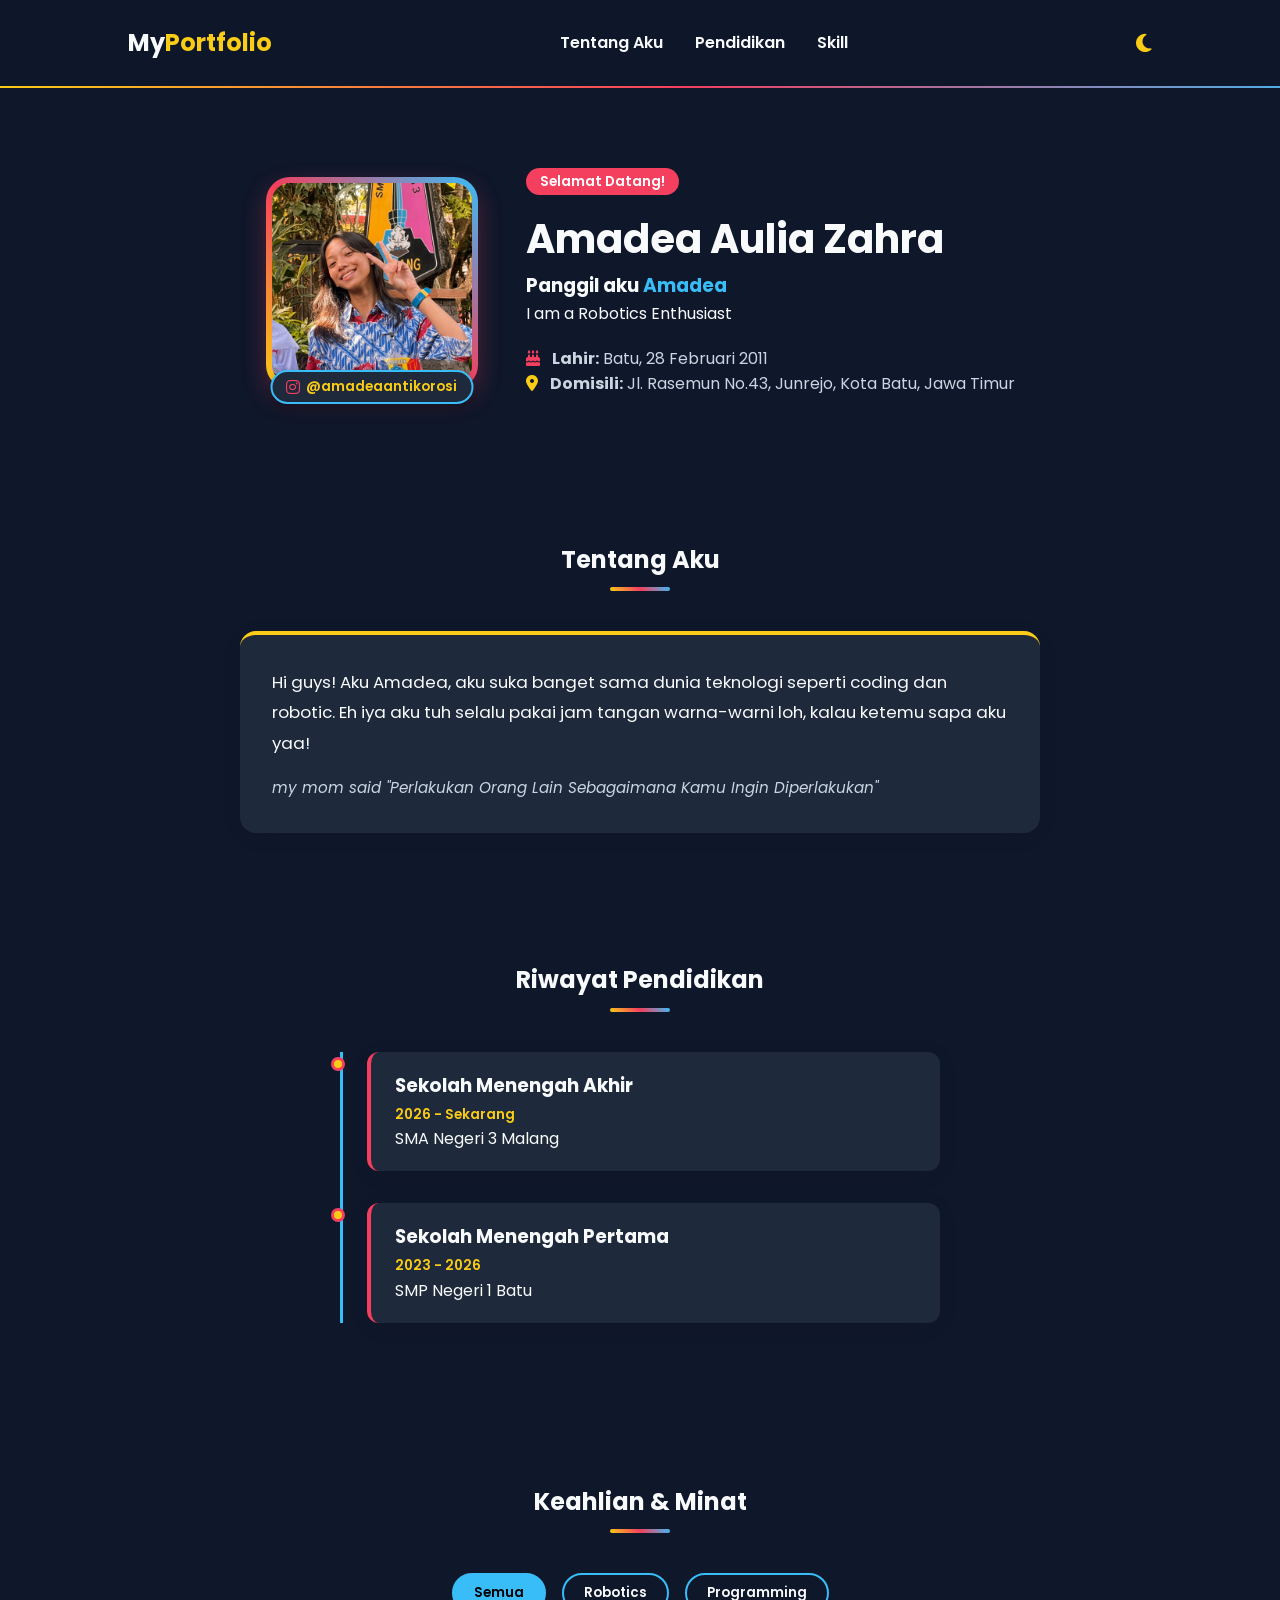
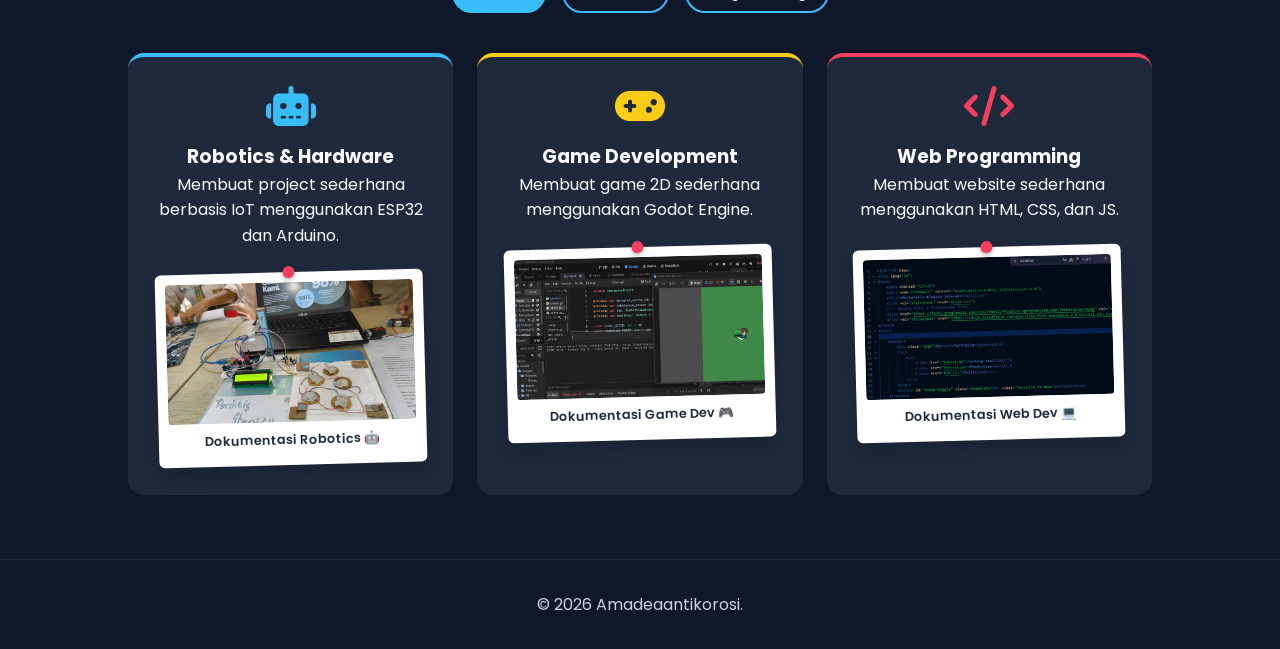
==== index.html @ 3f8d2d8c "Add files via upload" ====
<!DOCTYPE html>
<html lang="id">
<head>
    <meta charset="UTF-8">
    <meta name="viewport" content="width=device-width, initial-scale=1.0">
    <title>Portofolio Biodata Interaktif</title>
    <link rel="stylesheet" href="style.css">
    <!-- Google Fonts & FontAwesome Icons -->
    <link href="https://fonts.googleapis.com/css2?family=Poppins:wght@300;400;600;700&display=swap" rel="stylesheet">
    <link rel="stylesheet" href="https://cdnjs.cloudflare.com/ajax/libs/font-awesome/6.4.0/css/all.min.css">
</head>
<body>

    <header>
        <div class="logo">My<span>Portfolio</span></div>
        <nav>
            <ul>
                <li><a href="#about-me">Tentang Aku</a></li>
                <li><a href="#education">Pendidikan</a></li>
                <li><a href="#skills">Skill</a></li>
            </ul>
        </nav>
        <button id="theme-toggle" class="theme-btn"><i class="fa-solid fa-moon"></i></button>
    </header>

    <!-- Hero Section / Biodata Utama -->
    <section id="about" class="hero-section">
        <div class="profile-container">
            <div class="avatar-wrapper">
                <img src="foto-profil.png" alt="Foto Profile" id="profile-img">
                <div class="social-tag"><i class="fa-brands fa-instagram"></i> @amadeaantikorosi</div>
            </div>
            <div class="bio-text">
                <span class="badge">Selamat Datang!</span>
                <h1><span id="full-name">Amadea Aulia Zahra</span></h1>
                <h3>Panggil aku <span class="highlight" id="nickname">Amadea</span></h3>
                <p class="typing-text">I am a <span id="typed"></span></p>
                
                <div class="bio-details">
                    <p><i class="fa-solid fa-cake-candles"></i> <strong>Lahir:</strong> <span id="birth-info">Batu, 28 Februari 2011</span></p>
                    <p><i class="fa-solid fa-location-dot"></i> <strong>Domisili:</strong> Jl. Rasemun No.43, Junrejo, Kota Batu, Jawa Timur</p>
                </div>
            </div>
        </div>
    </section>

    <!-- SECTION TENTANG AKU -->
    <section id="about-me" class="section">
        <h2>Tentang Aku</h2>
        <div class="about-card">
            <p>
                Hi guys! Aku Amadea, aku suka banget sama dunia teknologi seperti coding dan robotic. Eh iya aku tuh selalu pakai jam tangan warna-warni loh, kalau ketemu sapa aku yaa!
            <p class="about-subtext">
                <i>my mom said "Perlakukan Orang Lain Sebagaimana Kamu Ingin Diperlakukan"</i>
            </p>
        </div>
    </section>

    <!-- Section Pendidikan -->
    <section id="education" class="section">
        <h2>Riwayat Pendidikan</h2>
        <div class="timeline">
            <div class="timeline-item">
                <div class="timeline-dot"></div>
                <div class="timeline-content">
                    <h3>Sekolah Menengah Akhir</h3>
                    <span class="date">2026 - Sekarang</span>
                    <p>SMA Negeri 3 Malang</p>
                </div>
            </div>
            <div class="timeline-item">
                <div class="timeline-dot"></div>
                <div class="timeline-content">
                    <h3>Sekolah Menengah Pertama</h3>
                    <span class="date">2023 - 2026</span>
                    <p>SMP Negeri 1 Batu</p>
                </div>
            </div>
        </div>
    </section>

    <!-- Section Skills Interaktif & Dokumentasi Foto Polaroid -->
    <section id="skills" class="section">
        <h2>Keahlian & Minat</h2>
        
        <!-- Filter Button -->
        <div class="filter-buttons">
            <button class="filter-btn active" data-filter="all">Semua</button>
            <button class="filter-btn" data-filter="robotic">Robotics</button>
            <button class="filter-btn" data-filter="gamedev">Programming</button>
        </div>

        <div class="skills-grid">
            <!-- Skill 1 -->
            <div class="skill-card" data-category="robotic">
                <div class="skill-head">
                    <i class="fa-solid fa-robot skill-icon"></i>
                    <h3>Robotics & Hardware</h3>
                </div>
                <p>Membuat project sederhana berbasis IoT menggunakan ESP32 dan Arduino.</p>
                
                <!-- Frame Polaroid Unik -->
                <div class="polaroid-frame">
                    <div class="pin"></div>
                    <img src="robotik.jpeg" alt="Dokumentasi Robotics">
                    <span class="caption">Dokumentasi Robotics 🤖</span>
                </div>
            </div>

            <!-- Skill 2 -->
            <div class="skill-card" data-category="gamedev">
                <div class="skill-head">
                    <i class="fa-solid fa-gamepad skill-icon"></i>
                    <h3>Game Development</h3>
                </div>
                <p>Membuat game 2D sederhana menggunakan Godot Engine.</p>
                
                <!-- Frame Polaroid Unik -->
                <div class="polaroid-frame">
                    <div class="pin"></div>
                    <img src="game.png" alt="Dokumentasi Game Dev">
                    <span class="caption">Dokumentasi Game Dev 🎮</span>
                </div>
            </div>

            <!-- Skill 3 -->
            <div class="skill-card" data-category="gamedev">
                <div class="skill-head">
                    <i class="fa-solid fa-code skill-icon"></i>
                    <h3>Web Programming</h3>
                </div>
                <p>Membuat website sederhana menggunakan HTML, CSS, dan JS.</p>
                
                <!-- Frame Polaroid Unik -->
                <div class="polaroid-frame">
                    <div class="pin"></div>
                    <img src="web.png" alt="Dokumentasi Web Dev">
                    <span class="caption">Dokumentasi Web Dev 💻</span>
                </div>
            </div>
        </div>
    </section>

    <footer>
        <p>&copy; 2026 Amadeaantikorosi.</p>
    </footer>

    <script src="script.js"></script>
</body>
</html>
---- style.css ----
:root {
    --bg-color: #0f172a;
    --card-bg: #1e293b;
    --text-color: #f8fafc;
    --text-secondary: #cbd5e1;
    
    /* Palette Warna Colorful */
    --blue-color: #38bdf8;
    --yellow-color: #facc15;
    --red-color: #f43f5e;
    
    /* Gradient Ala Instagram / Social Media Frame */
    --insta-gradient: linear-gradient(45deg, #facc15, #f43f5e, #38bdf8);
}

[data-theme="light"] {
    --bg-color: #f8fafc;
    --card-bg: #ffffff;
    --text-color: #0f172a;
    --text-secondary: #475569;
    
    /* Sesuaikan warna aksen agar kontras & terbaca di background putih */
    --blue-color: #0284c7;
    --yellow-color: #d97706; /* Kuning yang lebih gelap/amber biar jelas terbaca */
    --red-color: #e11d48;
}

/* FIX TELEPORT SMOOTH SCROLL PAS DI JUDUL */
html {
    scroll-behavior: smooth;
}

.section, .hero-section {
    scroll-margin-top: 90px; /* Mencegah judul bab tertutup header saat diklik dari menu */
}

* {
    margin: 0;
    padding: 0;
    box-sizing: border-box;
    font-family: 'Poppins', sans-serif;
    transition: background-color 0.3s, color 0.3s;
}

body {
    background-color: var(--bg-color);
    color: var(--text-color);
    line-height: 1.6;
}

/* Header */
header {
    display: flex;
    justify-content: space-between;
    align-items: center;
    padding: 1.5rem 10%;
    position: sticky;
    top: 0;
    
    /* Pakai variabel background agar ngikut mode terang/gelap */
    background: rgba(248, 250, 252, 0.85); 
    backdrop-filter: blur(10px);
    z-index: 100;
    border-bottom: 2px solid;
    border-image: var(--insta-gradient) 1;
}

/* Tambahkan ini biar background header fleksibel */
[data-theme="light"] header {
    background: rgba(248, 250, 252, 0.9);
}

body:not([data-theme="light"]) header {
    background: rgba(15, 23, 42, 0.85);
}

.logo {
    font-size: 1.5rem;
    font-weight: 700;
}

.logo span {
    color: var(--yellow-color);
}

nav ul {
    display: flex;
    list-style: none;
    gap: 2rem;
}

nav a {
    color: var(--text-color);
    text-decoration: none;
    font-weight: 600;
}

nav a:hover {
    color: var(--blue-color);
}

.theme-btn {
    background: none;
    border: none;
    color: var(--yellow-color);
    font-size: 1.3rem;
    cursor: pointer;
}

/* Hero Section */
.hero-section {
    padding: 5rem 10%;
    display: flex;
    justify-content: center;
}

.profile-container {
    display: flex;
    align-items: center;
    gap: 3rem;
    flex-wrap: wrap;
}

/* --- FRAME FOTO KOTAK ALA INSTAGRAM --- */
.avatar-wrapper {
    position: relative;
    padding: 6px; /* Ketebalan Frame Instagram */
    background: var(--insta-gradient);
    border-radius: 24px; /* Kotak dengan sudut melengkung halus */
    box-shadow: 0 10px 25px rgba(244, 63, 94, 0.3);
}

.avatar-wrapper img {
    width: 200px;
    height: 200px;
    border-radius: 18px; /* Mengikuti lekukan frame */
    object-fit: cover;
    display: block;
    background-color: var(--card-bg);
}

/* Aksesoris Username Ala Medsos di atas Foto */
.social-tag {
    position: absolute;
    bottom: -15px;
    left: 50%;
    transform: translateX(-50%);
    background: var(--card-bg);
    color: var(--yellow-color); /* Warna teks & logo mengikuti aksen UI */
    padding: 4px 14px;
    border-radius: 20px;
    font-size: 0.85rem;
    font-weight: 600;
    border: 2px solid var(--blue-color);
    white-space: nowrap;
    display: flex;
    align-items: center;
    gap: 6px; /* Jarak antara logo Instagram dan nama akun */
    box-shadow: 0 4px 10px rgba(0, 0, 0, 0.3);
}

/* Efek saat tag difokuskan / di-hover */
.social-tag i {
    font-size: 1rem;
    color: var(--red-color); /* Logo Instagram diberi warna merah aksen UI */
}

/* Teks & Aksesori Warna */
.badge {
    background: var(--red-color);
    color: #fff;
    padding: 4px 14px;
    border-radius: 20px;
    font-size: 0.85rem;
    font-weight: 600;
}

.bio-text h1 {
    font-size: 2.5rem;
    margin-top: 0.8rem;
}

.highlight {
    color: var(--blue-color);
}

.bio-details {
    margin-top: 1.2rem;
    color: var(--text-secondary);
}

.bio-details p i {
    margin-right: 8px;
}

.bio-details p:nth-child(1) i { color: var(--red-color); }
.bio-details p:nth-child(2) i { color: var(--yellow-color); }

/* Section Common */
.section {
    padding: 4rem 10%;
}

.section h2 {
    text-align: center;
    margin-bottom: 2.5rem;
    position: relative;
    color: var(--text-color);
}

.section h2::after {
    content: '';
    display: block;
    width: 60px;
    height: 4px;
    background: var(--insta-gradient);
    margin: 8px auto 0;
    border-radius: 2px;
}

/* SECTION TENTANG AKU */
.about-card {
    background: var(--card-bg);
    padding: 2rem;
    border-radius: 16px;
    max-width: 800px;
    margin: 0 auto;
    border-top: 4px solid var(--yellow-color);
    box-shadow: 0 4px 20px rgba(0, 0, 0, 0.08);
    font-size: 1.05rem;
    line-height: 1.8;
}

.about-subtext {
    margin-top: 1rem;
    color: var(--text-secondary);
    font-size: 0.95rem;
}

/* Timeline Pendidikan (Colorful) */
.timeline {
    border-left: 3px solid var(--blue-color);
    margin: 0 auto;
    max-width: 600px;
    padding-left: 1.5rem;
}

.timeline-item {
    position: relative;
    margin-bottom: 2rem;
}

.timeline-dot {
    width: 14px;
    height: 14px;
    background: var(--yellow-color);
    border: 3px solid var(--red-color);
    border-radius: 50%;
    position: absolute;
    left: -2.25rem;
    top: 5px;
}

.timeline-content {
    background: var(--card-bg);
    padding: 1.2rem 1.5rem;
    border-radius: 12px;
    border-left: 4px solid var(--red-color);
    /* BOX SHADOW BIAR KOTAKNYA LEBIH TIMBUL & KELIHATAN PEGAS */
    box-shadow: 0 4px 20px rgba(0, 0, 0, 0.08);
    transition: transform 0.3s ease, box-shadow 0.3s ease;
}

/* Efek sedikit terangkat saat di-hover */
.timeline-content:hover {
    transform: translateY(-3px);
    box-shadow: 0 8px 25px rgba(0, 0, 0, 0.12);
}

.date {
    font-size: 0.85rem;
    color: var(--yellow-color);
    font-weight: 600;
}

/* Filter Skills Button (Colorful) */
.filter-buttons {
    display: flex;
    justify-content: center;
    gap: 1rem;
    margin-bottom: 2.5rem;
}

.filter-btn {
    padding: 8px 20px;
    border: 2px solid var(--blue-color);
    background: transparent;
    color: var(--text-color);
    border-radius: 20px;
    font-weight: 600;
    cursor: pointer;
}

.filter-btn:nth-child(1).active { background: var(--blue-color); color: #000; }
.filter-btn:nth-child(2).active { background: var(--yellow-color); border-color: var(--yellow-color); color: #000; }
.filter-btn:nth-child(3).active { background: var(--red-color); border-color: var(--red-color); color: #fff; }

.skills-grid {
    display: grid;
    grid-template-columns: repeat(auto-fit, minmax(240px, 1fr));
    gap: 1.5rem;
}

.skill-card {
    background: var(--card-bg);
    padding: 1.8rem;
    border-radius: 16px;
    text-align: center;
    transition: transform 0.3s ease, box-shadow 0.3s ease;
    border-top: 4px solid var(--blue-color);
}

.skill-card:nth-child(2) {
    border-top-color: var(--yellow-color);
}

.skill-card:nth-child(3) {
    border-top-color: var(--red-color);
}

.skill-card:hover {
    transform: translateY(-8px);
    box-shadow: 0 10px 20px rgba(0, 0, 0, 0.3);
}

.skill-icon {
    font-size: 2.5rem;
    margin-bottom: 1rem;
}

.skill-card:nth-child(1) .skill-icon { color: var(--blue-color); }
.skill-card:nth-child(2) .skill-icon { color: var(--yellow-color); }
.skill-card:nth-child(3) .skill-icon { color: var(--red-color); }

/* FRAME FOTO POLAROID UNIK UNTUK DOKUMENTASI SKILL */
.polaroid-frame {
    background: #ffffff;
    padding: 10px 10px 15px 10px;
    border-radius: 6px;
    margin-top: 1.5rem;
    box-shadow: 0 8px 15px rgba(0, 0, 0, 0.15);
    position: relative;
    transform: rotate(-1.5deg); /* Efek miring ala foto polaroid */
    transition: transform 0.3s ease;
}

.polaroid-frame .pin {
    width: 12px;
    height: 12px;
    background: var(--red-color);
    border-radius: 50%;
    position: absolute;
    top: -6px;
    left: 50%;
    transform: translateX(-50%);
    box-shadow: 0 2px 4px rgba(0,0,0,0.3);
}

.polaroid-frame:hover {
    transform: rotate(0deg) scale(1.02);
}

.polaroid-frame img {
    width: 100%;
    height: 140px;
    object-fit: cover;
    border-radius: 4px;
    display: block;
}

.polaroid-frame .caption {
    display: block;
    margin-top: 8px;
    font-size: 0.8rem;
    font-weight: 600;
    color: #1e293b;
    text-align: center;
}

footer {
    text-align: center;
    padding: 2rem;
    color: var(--text-secondary);
    border-top: 1px solid var(--card-bg);
}

/* ==========================================
   RESPONSIVE DESIGN (Tampilan untuk HP & Tablet)
   ========================================== */

/* Untuk layar HP (Maksimal lebar 768px) */
@media screen and (max-width: 768px) {
    
    /* 1. Ubah Header/Navigasi agar tidak sesak */
    header {
        flex-direction: column;
        gap: 1rem;
        padding: 1rem 5%;
    }

    nav ul {
        gap: 1rem;
        font-size: 0.9rem;
    }

    /* 2. Ubah Hero Section (Foto & Bio jadi menumpuk ke bawah) */
    .hero-section {
        padding: 3rem 5%;
    }

    .profile-container {
        flex-direction: column; /* Foto di atas, teks di bawah */
        text-align: center;
        gap: 2rem;
    }

    .bio-text h1 {
        font-size: 1.8rem; /* Ukuran judul lebih kecil di HP */
    }

    .bio-details p {
        justify-content: center;
    }

    /* 3. Penyesuaian Padding Section */
    .section {
        padding: 3rem 5%;
    }

    /* 4. Tombol Filter Skill disesuaikan agar tidak offset */
    .filter-buttons {
        flex-wrap: wrap;
    }
    
    .filter-btn {
        padding: 6px 14px;
        font-size: 0.85rem;
    }
}
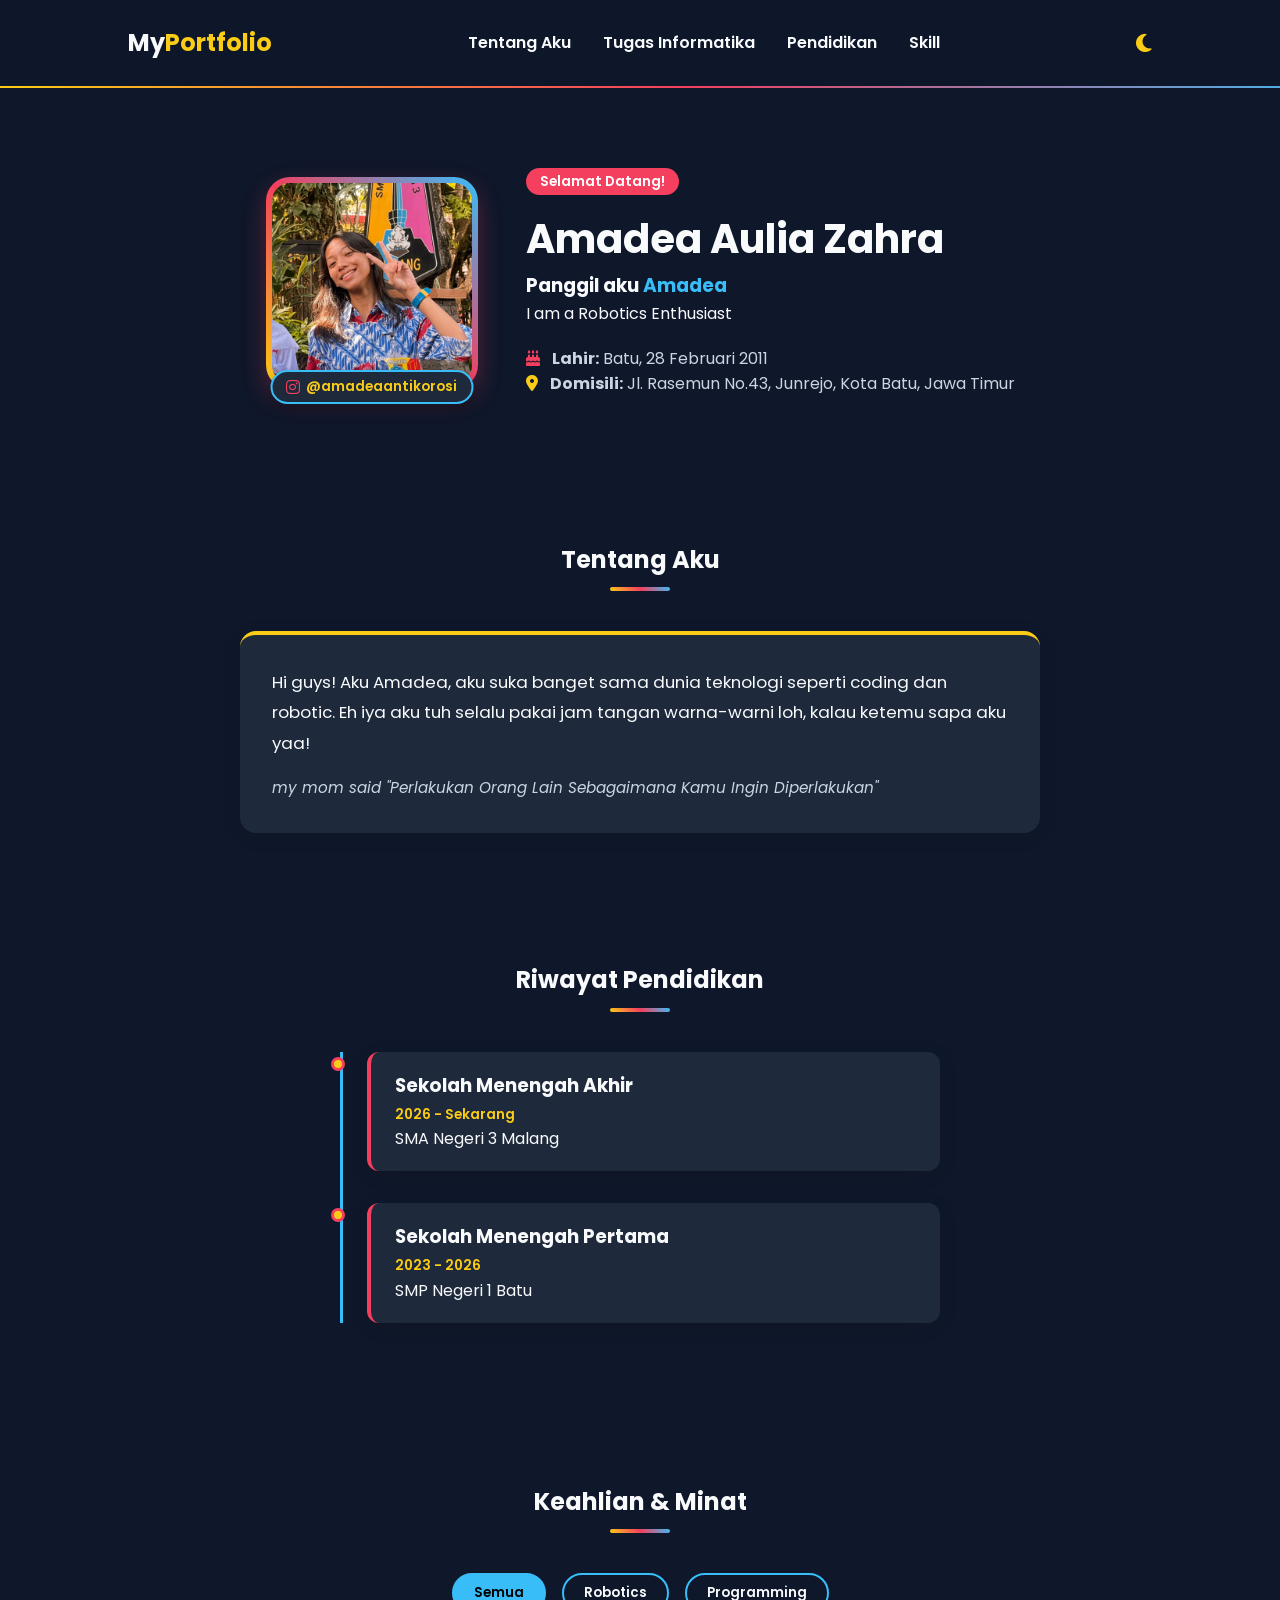
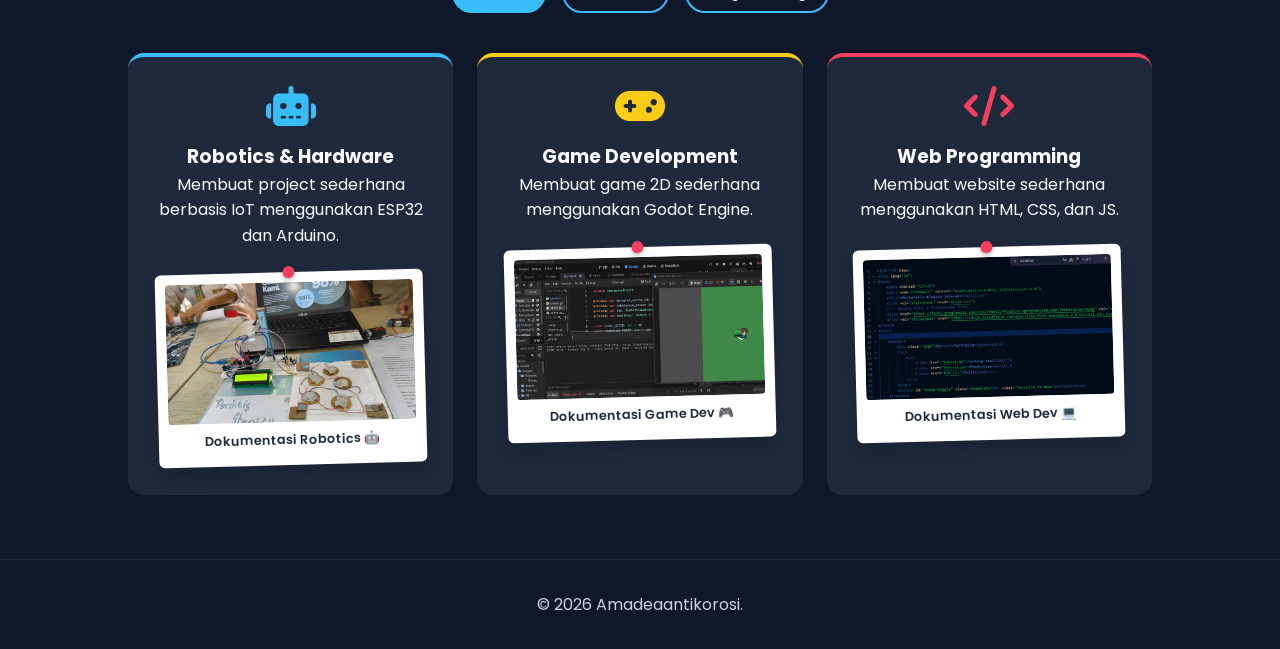
==== commit 9a3f3127: "index.html" ====
--- a/index.html
+++ b/index.html
@@ -3,7 +3,7 @@
 <head>
     <meta charset="UTF-8">
     <meta name="viewport" content="width=device-width, initial-scale=1.0">
-    <title>Portofolio Biodata Interaktif</title>
+    <title>Mengenal Amadea</title>
     <link rel="stylesheet" href="style.css">
     <!-- Google Fonts & FontAwesome Icons -->
     <link href="https://fonts.googleapis.com/css2?family=Poppins:wght@300;400;600;700&display=swap" rel="stylesheet">
@@ -16,6 +16,8 @@
         <nav>
             <ul>
                 <li><a href="#about-me">Tentang Aku</a></li>
+                <!-- Navigasi pindah halaman ke tugas.html -->
+                <li><a href="tugas.html">Tugas Informatika</a></li>
                 <li><a href="#education">Pendidikan</a></li>
                 <li><a href="#skills">Skill</a></li>
             </ul>
@@ -50,6 +52,7 @@
         <div class="about-card">
             <p>
                 Hi guys! Aku Amadea, aku suka banget sama dunia teknologi seperti coding dan robotic. Eh iya aku tuh selalu pakai jam tangan warna-warni loh, kalau ketemu sapa aku yaa!
+            </p>
             <p class="about-subtext">
                 <i>my mom said "Perlakukan Orang Lain Sebagaimana Kamu Ingin Diperlakukan"</i>
             </p>
@@ -99,7 +102,6 @@
                 </div>
                 <p>Membuat project sederhana berbasis IoT menggunakan ESP32 dan Arduino.</p>
                 
-                <!-- Frame Polaroid Unik -->
                 <div class="polaroid-frame">
                     <div class="pin"></div>
                     <img src="robotik.jpeg" alt="Dokumentasi Robotics">
@@ -115,7 +117,6 @@
                 </div>
                 <p>Membuat game 2D sederhana menggunakan Godot Engine.</p>
                 
-                <!-- Frame Polaroid Unik -->
                 <div class="polaroid-frame">
                     <div class="pin"></div>
                     <img src="game.png" alt="Dokumentasi Game Dev">
@@ -131,7 +132,6 @@
                 </div>
                 <p>Membuat website sederhana menggunakan HTML, CSS, dan JS.</p>
                 
-                <!-- Frame Polaroid Unik -->
                 <div class="polaroid-frame">
                     <div class="pin"></div>
                     <img src="web.png" alt="Dokumentasi Web Dev">
@@ -147,4 +147,4 @@
 
     <script src="script.js"></script>
 </body>
-</html>+</html>
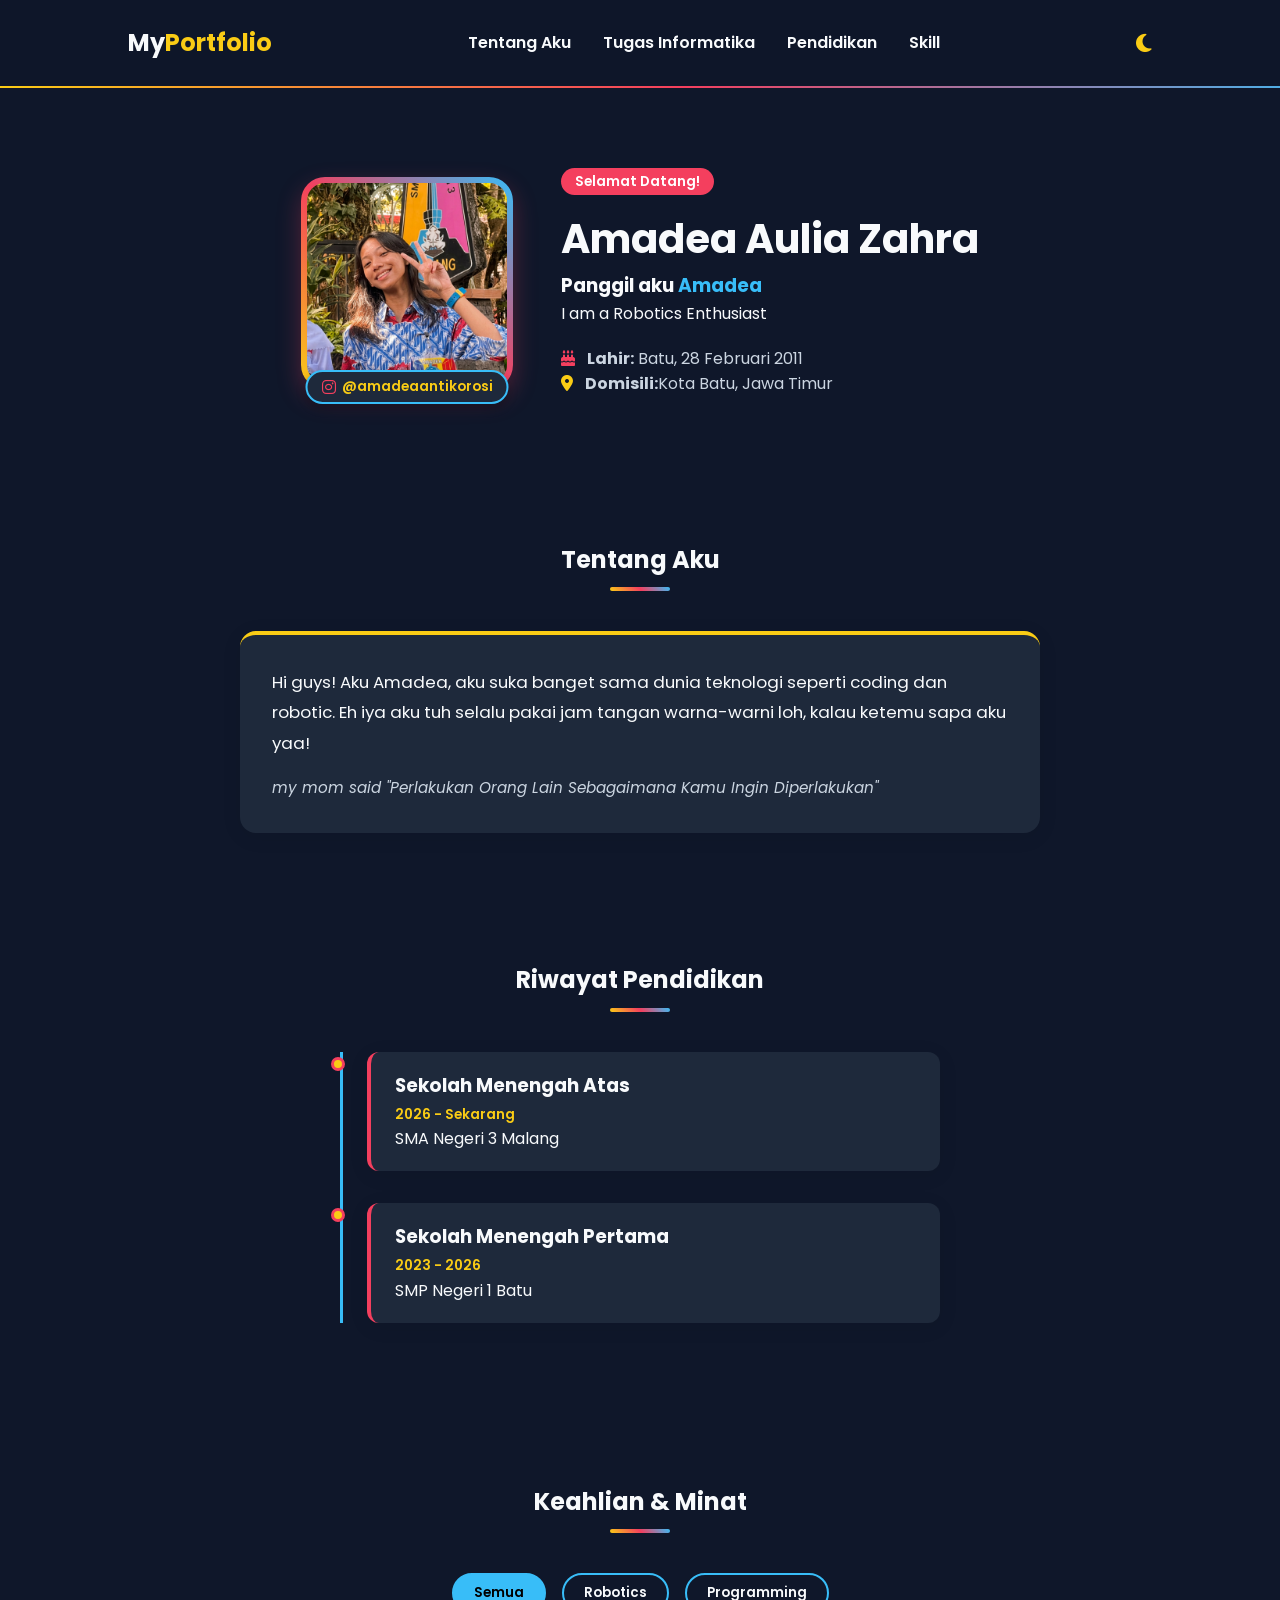
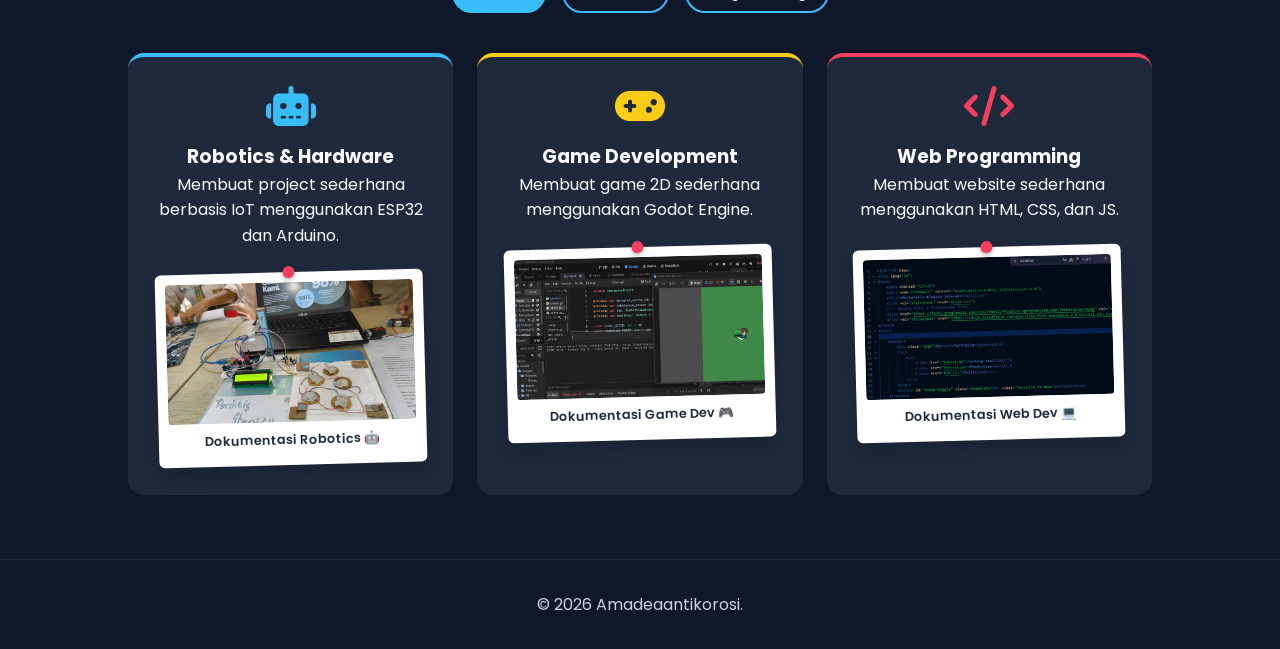
==== commit da93d06c: "index.html" ====
--- a/index.html
+++ b/index.html
@@ -40,7 +40,7 @@
                 
                 <div class="bio-details">
                     <p><i class="fa-solid fa-cake-candles"></i> <strong>Lahir:</strong> <span id="birth-info">Batu, 28 Februari 2011</span></p>
-                    <p><i class="fa-solid fa-location-dot"></i> <strong>Domisili:</strong> Jl. Rasemun No.43, Junrejo, Kota Batu, Jawa Timur</p>
+                    <p><i class="fa-solid fa-location-dot"></i> <strong>Domisili:</strong>Kota Batu, Jawa Timur</p>
                 </div>
             </div>
         </div>
@@ -66,7 +66,7 @@
             <div class="timeline-item">
                 <div class="timeline-dot"></div>
                 <div class="timeline-content">
-                    <h3>Sekolah Menengah Akhir</h3>
+                    <h3>Sekolah Menengah Atas</h3>
                     <span class="date">2026 - Sekarang</span>
                     <p>SMA Negeri 3 Malang</p>
                 </div>
--- a/style.css
+++ b/style.css
@@ -446,4 +446,24 @@
         padding: 6px 14px;
         font-size: 0.85rem;
     }
-}+}
+
+/* TAMBAHAN UNTUK HALAMAN TUGAS */
+.btn-back {
+    display: inline-flex;
+    align-items: center;
+    gap: 8px;
+    color: var(--blue-color);
+    text-decoration: none;
+    font-weight: 600;
+    transition: transform 0.2s;
+}
+
+.btn-back:hover {
+    transform: translateX(-4px);
+}
+
+nav a.active-link {
+    color: var(--yellow-color);
+    border-bottom: 2px solid var(--yellow-color);
+}
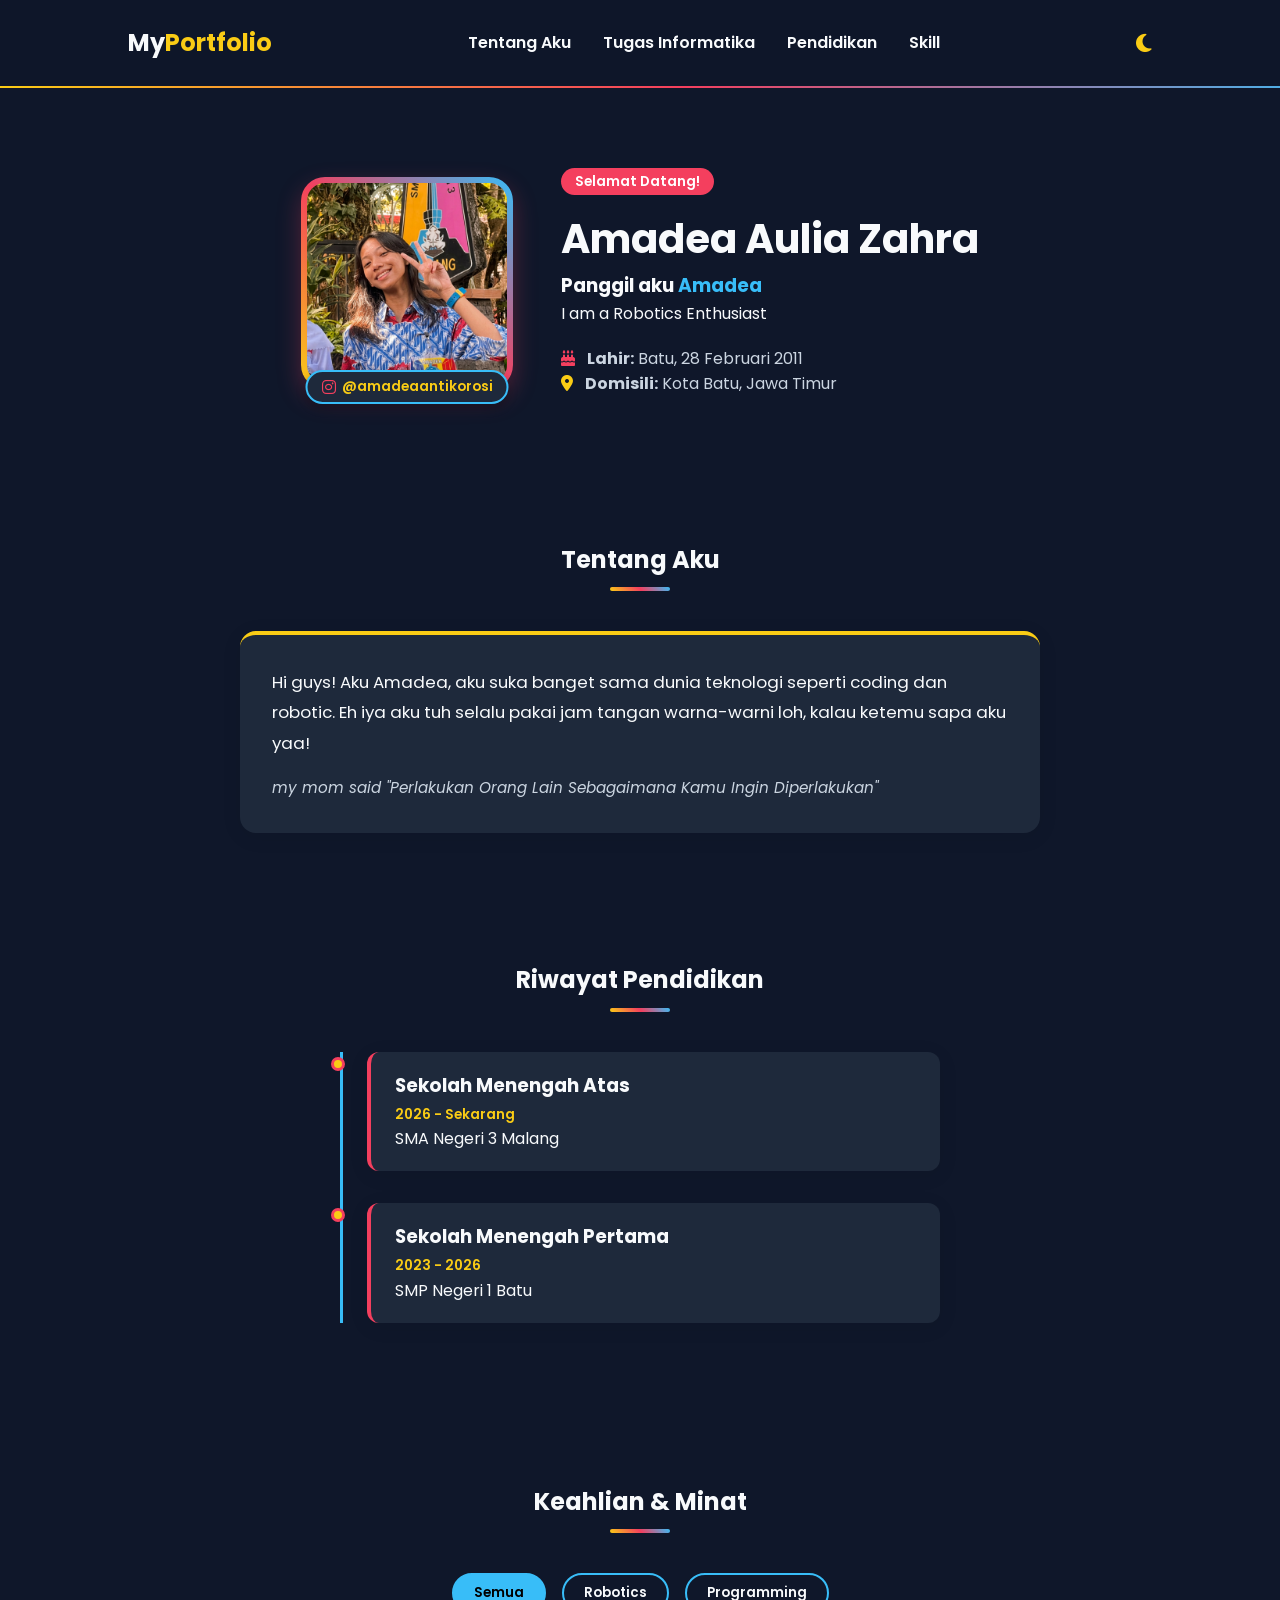
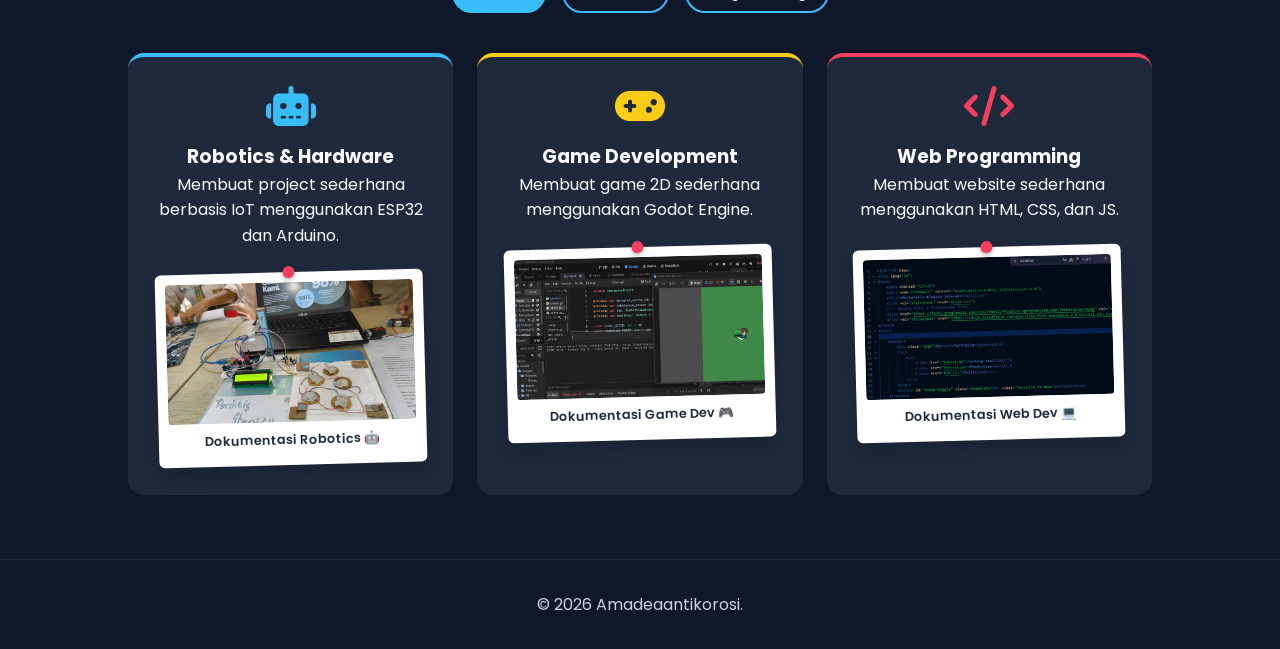
==== commit dbf329a2: "index.html" ====
--- a/index.html
+++ b/index.html
@@ -40,7 +40,7 @@
                 
                 <div class="bio-details">
                     <p><i class="fa-solid fa-cake-candles"></i> <strong>Lahir:</strong> <span id="birth-info">Batu, 28 Februari 2011</span></p>
-                    <p><i class="fa-solid fa-location-dot"></i> <strong>Domisili:</strong>Kota Batu, Jawa Timur</p>
+                    <p><i class="fa-solid fa-location-dot"></i> <strong>Domisili:</strong> Kota Batu, Jawa Timur</p>
                 </div>
             </div>
         </div>
